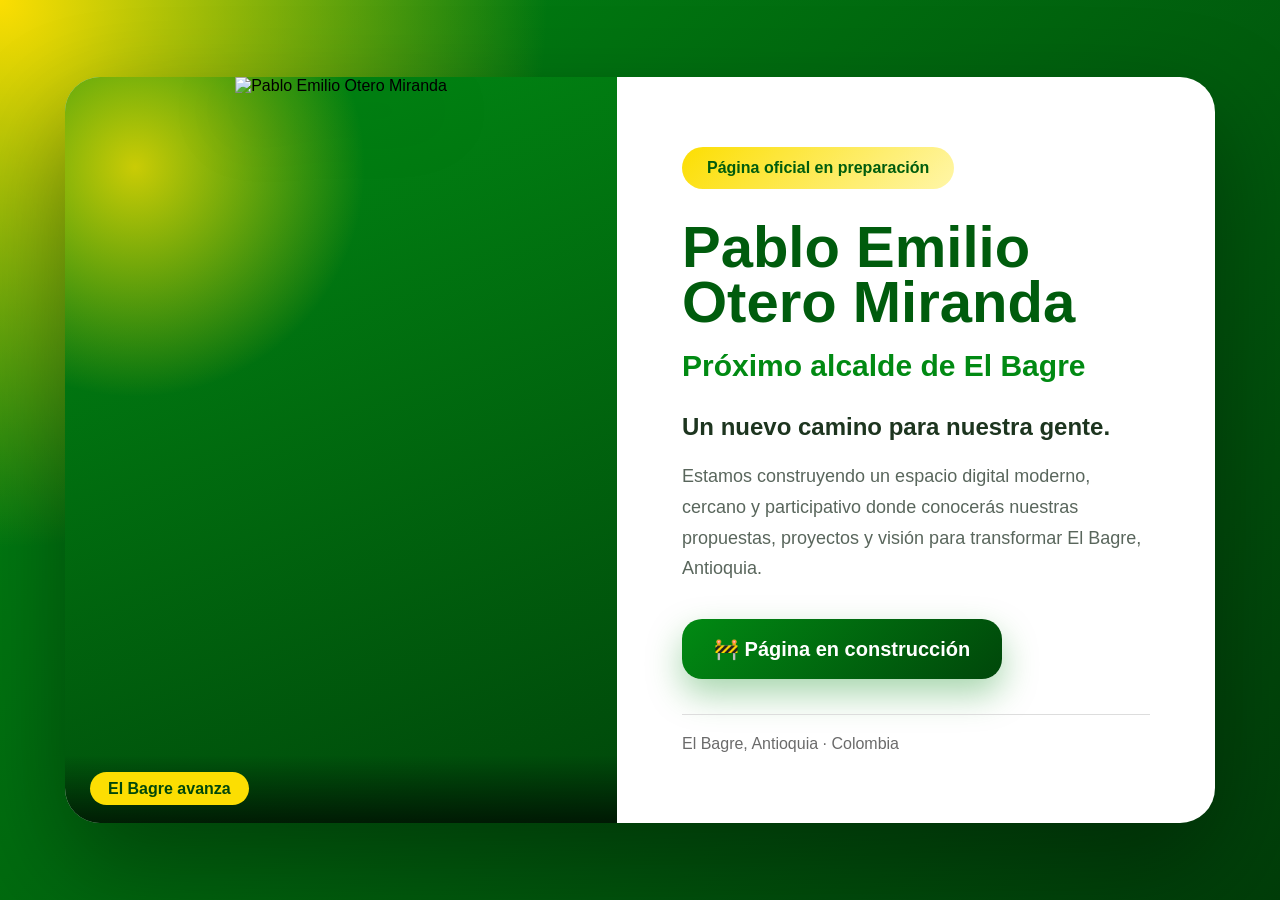
==== src/RedVictoria.WebUI/index.html @ dfa73926 "Se aplican cambios para subir la configuración de los loading" ====
﻿<!DOCTYPE html>
<html lang="es">
<head>
    <meta charset="UTF-8">
    <meta name="viewport" content="width=device-width, initial-scale=1.0">

    <title>Pablo Emilio Otero Miranda</title>

    <style>

                :root {
                    --yellow: #FCDE02;
                    --green: #018A13;
                    --dark: #00470A;
                    --white: #ffffff;
                }

                * {
                    margin: 0;
                    padding: 0;
                    box-sizing: border-box;
                    font-family: 'Segoe UI',sans-serif;
                }

                body {
                    min-height: 100vh;
                    display: flex;
                    justify-content: center;
                    align-items: center;
                    padding: 30px;
                    background: radial-gradient(circle at top left,#FCDE02 0%,transparent 35%), linear-gradient(135deg,#018A13,#003d09);
                }


                /* CONTENEDOR PRINCIPAL */
                .poster {
                    width: 100%;
                    max-width: 1150px;
                    min-height: 650px;
                    background: white;
                    border-radius: 35px;
                    display: grid;
                    grid-template-columns: 48% 52%;
                    overflow: hidden;
                    box-shadow: 0 40px 100px rgba(0,0,0,.35);
                }


                /* =========================
           LADO IZQUIERDO FOTO
        ==========================*/

                .photo-section {
                    position: relative;
                    overflow: hidden;
                    background: linear-gradient( 160deg, var(--green), var(--dark) );
                }


                    /* fondo decorativo */
                    .photo-section::before {
                        content: "";
                        position: absolute;
                        width: 500px;
                        height: 500px;
                        background: radial-gradient( circle, rgba(252,222,2,.8), transparent 65% );
                        left: -180px;
                        top: -160px;
                    }


                /* imagen grande */
                .candidate-photo {
                    position: absolute;
                    bottom: 0;
                    left: 50%;
                    transform: translateX(-50%);
                    height: 100%;
                    width: auto;
                    max-width: 100%;
                    object-fit: cover;
                    z-index: 2;
                    filter: drop-shadow(0 25px 35px rgba(0,0,0,.45));
                }


                /* barra inferior elegante */
                .photo-info {
                    position: absolute;
                    bottom: 0;
                    left: 0;
                    right: 0;
                    padding: 25px;
                    z-index: 3;
                    background: linear-gradient( transparent, rgba(0,0,0,.65) );
                    color: white;
                }


                    .photo-info span {
                        background: var(--yellow);
                        color: #00470A;
                        padding: 8px 18px;
                        border-radius: 40px;
                        font-weight: 900;
                    }


                /* =========================
           LADO DERECHO
        ==========================*/

                .content {
                    padding: 70px 65px;
                    display: flex;
                    flex-direction: column;
                    justify-content: center;
                }


                .badge {
                    width: max-content;
                    background: linear-gradient( 135deg, var(--yellow), #fff6a8 );
                    padding: 12px 25px;
                    border-radius: 50px;
                    color: #005C0D;
                    font-weight: 900;
                    margin-bottom: 30px;
                }


                h1 {
                    font-size: 58px;
                    line-height: .95;
                    color: #005C0D;
                    margin-bottom: 20px;
                }


                h2 {
                    color: var(--green);
                    font-size: 30px;
                    margin-bottom: 30px;
                }


                .message {
                    font-size: 24px;
                    font-weight: 800;
                    margin-bottom: 20px;
                    color: #1d351f;
                }


                .description {
                    font-size: 18px;
                    line-height: 1.7;
                    color: #59665c;
                    margin-bottom: 35px;
                }



                .construction {
                    width: max-content;
                    padding: 18px 32px;
                    border-radius: 20px;
                    background: linear-gradient( 135deg, var(--green), #00470A );
                    color: white;
                    font-size: 20px;
                    font-weight: 900;
                    box-shadow: 0 15px 35px rgba(1,138,19,.35);
                }



                /* FOOTER */
                .footer {
                    margin-top: 35px;
                    border-top: solid 1px #ddd;
                    padding-top: 20px;
                    color: #6b6b6b;
                }



                /* RESPONSIVE */
                @media(max-width:850px) {


                    .poster {
                        grid-template-columns: 1fr;
                    }


                    .photo-section {
                        height: 500px;
                    }


                    .content {
                        padding: 40px 30px;
                        text-align: center;
                        align-items: center;
                    }


                    h1 {
                        font-size: 42px;
                    }
                }
    </style>

</head>


<body>


    <div class="poster">


        <!-- FOTO IZQUIERDA -->
        <section class="photo-section">


            <img src="wwwroot/image/PabloEmilioBandera.png"
                 class="candidate-photo"
                 alt="Pablo Emilio Otero Miranda">


            <div class="photo-info">
                <span>El Bagre avanza</span>
            </div>


        </section>



        <!-- INFORMACIÓN DERECHA -->
        <section class="content">


            <div class="badge">
                Página oficial en preparación
            </div>


            <h1>
                Pablo Emilio<br>
                Otero Miranda
            </h1>


            <h2>
                Próximo alcalde de El Bagre
            </h2>


            <p class="message">
                Un nuevo camino para nuestra gente.
            </p>


            <p class="description">
                Estamos construyendo un espacio digital moderno,
                cercano y participativo donde conocerás nuestras
                propuestas, proyectos y visión para transformar
                El Bagre, Antioquia.
            </p>



            <div class="construction">
                🚧 Página en construcción
            </div>



            <div class="footer">

                El Bagre, Antioquia · Colombia

            </div>


        </section>


    </div>


</body>
</html>
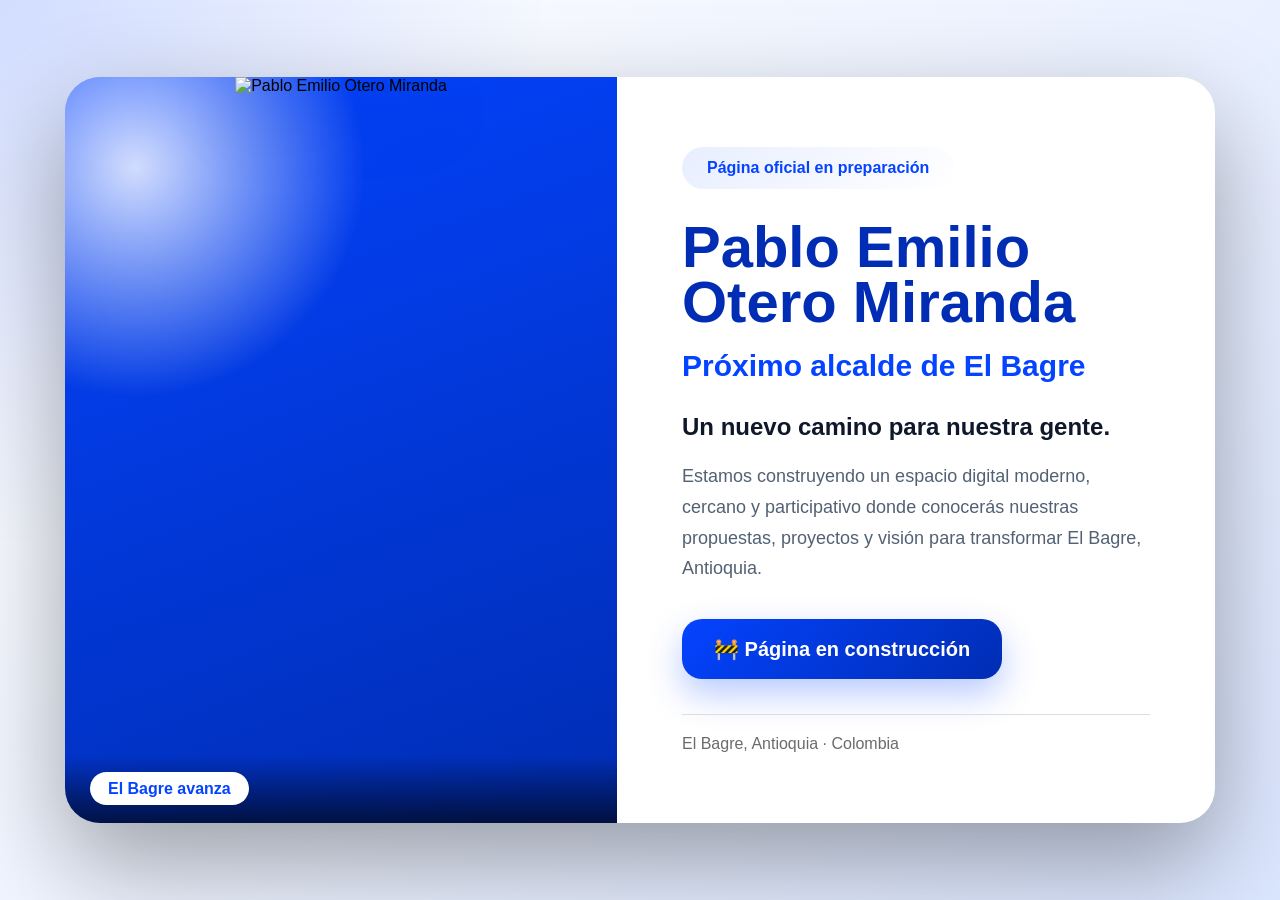
==== commit ca43b969: "Se aplican cambios para modificar el diseño." ====
--- a/src/RedVictoria.WebUI/index.html
+++ b/src/RedVictoria.WebUI/index.html
@@ -9,9 +9,9 @@
     <style>
 
                 :root {
-                    --yellow: #FCDE02;
-                    --green: #018A13;
-                    --dark: #00470A;
+                    --primary: #0443FF;
+                    --primary-dark: #002DB3;
+                    --primary-soft: #E8EEFF;
                     --white: #ffffff;
                 }
 
@@ -28,7 +28,7 @@
                     justify-content: center;
                     align-items: center;
                     padding: 30px;
-                    background: radial-gradient(circle at top left,#FCDE02 0%,transparent 35%), linear-gradient(135deg,#018A13,#003d09);
+                    background: radial-gradient(circle at top left,rgba(4,67,255,.18) 0%,transparent 35%), linear-gradient(135deg,#ffffff,#dbe6ff);
                 }
 
 
@@ -53,7 +53,7 @@
                 .photo-section {
                     position: relative;
                     overflow: hidden;
-                    background: linear-gradient( 160deg, var(--green), var(--dark) );
+                    background: linear-gradient( 160deg, var(--primary), var(--primary-dark) );
                 }
 
 
@@ -63,7 +63,7 @@
                         position: absolute;
                         width: 500px;
                         height: 500px;
-                        background: radial-gradient( circle, rgba(252,222,2,.8), transparent 65% );
+                        background: radial-gradient( circle, rgba(255,255,255,.82), transparent 65% );
                         left: -180px;
                         top: -160px;
                     }
@@ -98,8 +98,8 @@
 
 
                     .photo-info span {
-                        background: var(--yellow);
-                        color: #00470A;
+                        background: var(--white);
+                        color: var(--primary);
                         padding: 8px 18px;
                         border-radius: 40px;
                         font-weight: 900;
@@ -120,10 +120,10 @@
 
                 .badge {
                     width: max-content;
-                    background: linear-gradient( 135deg, var(--yellow), #fff6a8 );
+                    background: linear-gradient( 135deg, var(--primary-soft), #ffffff );
                     padding: 12px 25px;
                     border-radius: 50px;
-                    color: #005C0D;
+                    color: var(--primary);
                     font-weight: 900;
                     margin-bottom: 30px;
                 }
@@ -132,13 +132,13 @@
                 h1 {
                     font-size: 58px;
                     line-height: .95;
-                    color: #005C0D;
+                    color: var(--primary-dark);
                     margin-bottom: 20px;
                 }
 
 
                 h2 {
-                    color: var(--green);
+                    color: var(--primary);
                     font-size: 30px;
                     margin-bottom: 30px;
                 }
@@ -148,14 +148,14 @@
                     font-size: 24px;
                     font-weight: 800;
                     margin-bottom: 20px;
-                    color: #1d351f;
+                    color: #0f172a;
                 }
 
 
                 .description {
                     font-size: 18px;
                     line-height: 1.7;
-                    color: #59665c;
+                    color: #526174;
                     margin-bottom: 35px;
                 }
 
@@ -165,11 +165,11 @@
                     width: max-content;
                     padding: 18px 32px;
                     border-radius: 20px;
-                    background: linear-gradient( 135deg, var(--green), #00470A );
+                    background: linear-gradient( 135deg, var(--primary), var(--primary-dark) );
                     color: white;
                     font-size: 20px;
                     font-weight: 900;
-                    box-shadow: 0 15px 35px rgba(1,138,19,.35);
+                    box-shadow: 0 15px 35px rgba(4,67,255,.28);
                 }
 
 
@@ -292,4 +292,4 @@
 
 
 </body>
-</html>+</html>
